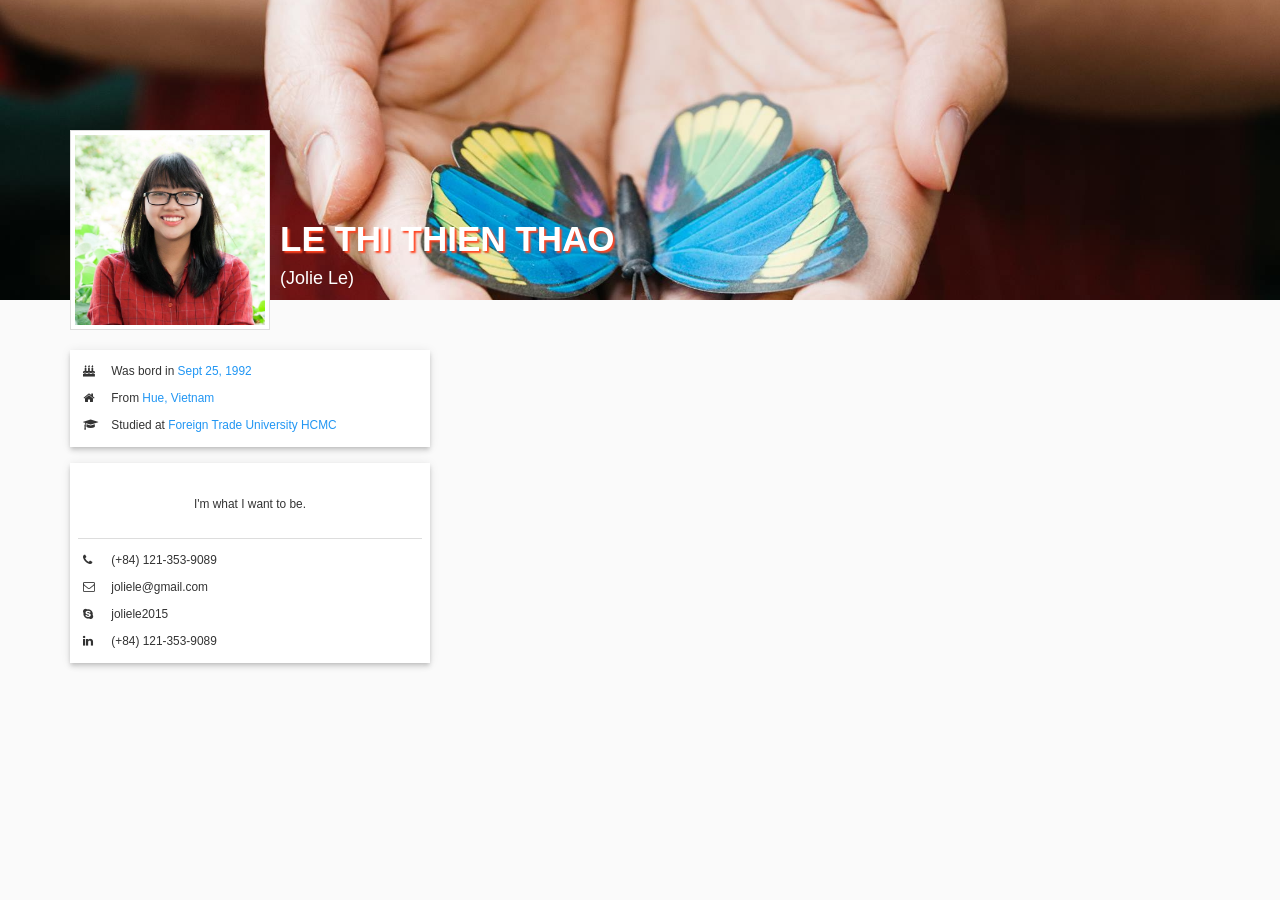
==== index.html @ 3b7ff736 "init" ====
<!DOCTYPE html>
<html>
    <head>
        <title>LE THI THIEN THAO - CV</title>
        <meta charset='urf-8' />

        <link rel='stylesheet' href='css/bootstrap.min.css' />
        <link rel='stylesheet' href='css/font-awesome.min.css' />
        <link rel='stylesheet' href='css/spacing.min.css' />
        <link rel='stylesheet' href='css/style.css' />
    </head>
    <body>
        <header class='header'>
            <div class='header__info container clearfix'>
                <img src='images/avatar.jpg' class='img-responsive img-thumbnail pull-left r0' />
                <div class='name pull-left'>
                    <h1>LE THI THIEN THAO</h1>
                    <h4>(Jolie Le)</h4>
                </div>
            </div>
        </header>
        <div class='main'>
            <div class="container">
                <div class="row">
                    <div class="col-md-4">
                        <section class="section-info profile z-depth2 bgc-white p">
                            <div class="profile__dob"><i class="fa fa-birthday-cake" aria-hidden="true"></i> Was bord in <span>Sept 25, 1992</span></div>
                            <div class="profile__hometown"><i class="fa fa-home"></i> From <span>Hue, Vietnam</span></div>
                            <div class="profile__school"><i class="fa fa-graduation-cap" aria-hidden="true"></i> Studied at <span>Foreign Trade University HCMC</span></div>
                        </section>
                        <section class="section-info info z-depth2 bgc-white mt+ p">
                            <div class="info__slogan text-center mb">I'm what I want to be.</div>
                            <div class="info__phone"><i class="fa fa-phone" aria-hidden="true"></i> (+84) 121-353-9089</div>
                            <div class="info__email"><i class="fa fa-envelope-o" aria-hidden="true"></i> joliele&#64;gmail.com</div>
                            <div class="info__skype"><i class="fa fa-skype" aria-hidden="true"></i> joliele2015</div>
                            <div class="info__linkedin"><i class="fa fa-linkedin" aria-hidden="true"></i> (+84) 121-353-9089</div>
                        </section>
                    </div>
                    <div class="col-md-8"></div>
                </div>
            </div>
        </div>
        <footer class='footer'>
        </footer>

        <script src='js/jquery-3.1.0.min.js'></script>        
        <script src='js/bootstrap.min.js'></script>
        <script src='js/app.js'></script>
    </body>
</html>
---- css/spacing.min.css ----
.m{margin:8px !important}.mt{margin-top:8px !important}.mr{margin-right:8px !important}.mb{margin-bottom:8px !important}.ml{margin-left:8px !important}.mh{margin-right:8px !important;margin-left:8px !important}.mv{margin-top:8px !important;margin-bottom:8px !important}.m-{margin:4px !important}.mt-{margin-top:4px !important}.mr-{margin-right:4px !important}.mb-{margin-bottom:4px !important}.ml-{margin-left:4px !important}.mh-{margin-right:4px !important;margin-left:4px !important}.mv-{margin-top:4px !important;margin-bottom:4px !important}.m\+{margin:16px !important}.mt\+{margin-top:16px !important}.mr\+{margin-right:16px !important}.mb\+{margin-bottom:16px !important}.ml\+{margin-left:16px !important}.mh\+{margin-right:16px !important;margin-left:16px !important}.mv\+{margin-top:16px !important;margin-bottom:16px !important}.m\+\+{margin:24px !important}.mt\+\+{margin-top:24px !important}.mr\+\+{margin-right:24px !important}.mb\+\+{margin-bottom:24px !important}.ml\+\+{margin-left:24px !important}.mh\+\+{margin-right:24px !important;margin-left:24px !important}.mv\+\+{margin-top:24px !important;margin-bottom:24px !important}.m\+\+\+{margin:32px !important}.mt\+\+\+{margin-top:32px !important}.mr\+\+\+{margin-right:32px !important}.mb\+\+\+{margin-bottom:32px !important}.ml\+\+\+{margin-left:32px !important}.mh\+\+\+{margin-right:32px !important;margin-left:32px !important}.mv\+\+\+{margin-top:32px !important;margin-bottom:32px !important}.m0{margin:0 !important}.mt0{margin-top:0 !important}.mr0{margin-right:0 !important}.mb0{margin-bottom:0 !important}.ml0{margin-left:0 !important}.mh0{margin-right:0 !important;margin-left:0 !important}.mv0{margin-top:0 !important;margin-bottom:0 !important}.p{padding:8px !important}.pt{padding-top:8px !important}.pr{padding-right:8px !important}.pb{padding-bottom:8px !important}.pl{padding-left:8px !important}.ph{padding-right:8px !important;padding-left:8px !important}.pv{padding-top:8px !important;padding-bottom:8px !important}.p-{padding:4px !important}.pt-{padding-top:4px !important}.pr-{padding-right:4px !important}.pb-{padding-bottom:4px !important}.pl-{padding-left:4px !important}.ph-{padding-right:4px !important;padding-left:4px !important}.pv-{padding-top:4px !important;padding-bottom:4px !important}.p\+{padding:16px !important}.pt\+{padding-top:16px !important}.pr\+{padding-right:16px !important}.pb\+{padding-bottom:16px !important}.pl\+{padding-left:16px !important}.ph\+{padding-right:16px !important;padding-left:16px !important}.pv\+{padding-top:16px !important;padding-bottom:16px !important}.p\+\+{padding:24px !important}.pt\+\+{padding-top:24px !important}.pr\+\+{padding-right:24px !important}.pb\+\+{padding-bottom:24px !important}.pl\+\+{padding-left:24px !important}.ph\+\+{padding-right:24px !important;padding-left:24px !important}.pv\+\+{padding-top:24px !important;padding-bottom:24px !important}.p\+\+\+{padding:32px !important}.pt\+\+\+{padding-top:32px !important}.pr\+\+\+{padding-right:32px !important}.pb\+\+\+{padding-bottom:32px !important}.pl\+\+\+{padding-left:32px !important}.ph\+\+\+{padding-right:32px !important;padding-left:32px !important}.pv\+\+\+{padding-top:32px !important;padding-bottom:32px !important}.p0{padding:0 !important}.pt0{padding-top:0 !important}.pr0{padding-right:0 !important}.pb0{padding-bottom:0 !important}.pl0{padding-left:0 !important}.ph0{padding-right:0 !important;padding-left:0 !important}.pv0{padding-top:0 !important;padding-bottom:0 !important}
/*# sourceMappingURL=spacing.min.css.map */
---- css/style.css ----
html, body {
  background-color: #fafafa; }

body {
  padding-bottom: 50px; }

.r0 {
  border-radius: 0 !important; }

.b {
  border: 1px solid #000; }

.h {
  height: 500px; }

.bgc-white {
  background-color: #fff; }

.z-depth1 {
  box-shadow: 0 3px 1px -2px rgba(0, 0, 0, 0.14), 0 2px 2px 0 rgba(0, 0, 0, 0.098), 0 1px 5px 0 rgba(0, 0, 0, 0.084); }

.z-depth2 {
  box-shadow: 0 2px 4px -1px rgba(0, 0, 0, 0.14), 0 4px 5px 0 rgba(0, 0, 0, 0.098), 0 1px 10px 0 rgba(0, 0, 0, 0.084); }

.z-depth3 {
  box-shadow: 0 3px 5px -1px rgba(0, 0, 0, 0.14), 0 6px 10px 0 rgba(0, 0, 0, 0.098), 0 1px 18px 0 rgba(0, 0, 0, 0.084); }

.z-depth4 {
  box-shadow: 0 5px 5px -3px rgba(0, 0, 0, 0.14), 0 8px 10px 1px rgba(0, 0, 0, 0.098), 0 3px 14px 2px rgba(0, 0, 0, 0.084); }

.z-depth5 {
  box-shadow: 0 8px 10px -5px rgba(0, 0, 0, 0.14), 0 16px 24px 2px rgba(0, 0, 0, 0.098), 0 6px 30px 5px rgba(0, 0, 0, 0.084); }

.header {
  background-image: url(../images/beo-bg.jpg);
  background-size: cover;
  background-position: center center;
  height: 300px; }
  .header img {
    max-width: 200px; }
  .header .header__info {
    padding-top: 130px;
    color: #fff; }
  .header .name {
    margin: 10px;
    padding-top: 60px; }
    .header .name h1 {
      font-size: 2.5em;
      font-weight: 600;
      text-shadow: 2px 2px 2px #f42; }

.main {
  margin-top: 50px; }

.section-info > div {
  font-size: .85em;
  padding: 5px; }
  .section-info > div i {
    margin-right: 5px;
    min-width: 20px;
    display: inline-block; }
  .section-info > div span {
    color: #2196f3; }

.info .info__slogan {
  padding: 25px 0;
  border-bottom: 1px solid #ddd; }

/*# sourceMappingURL=style.css.map */
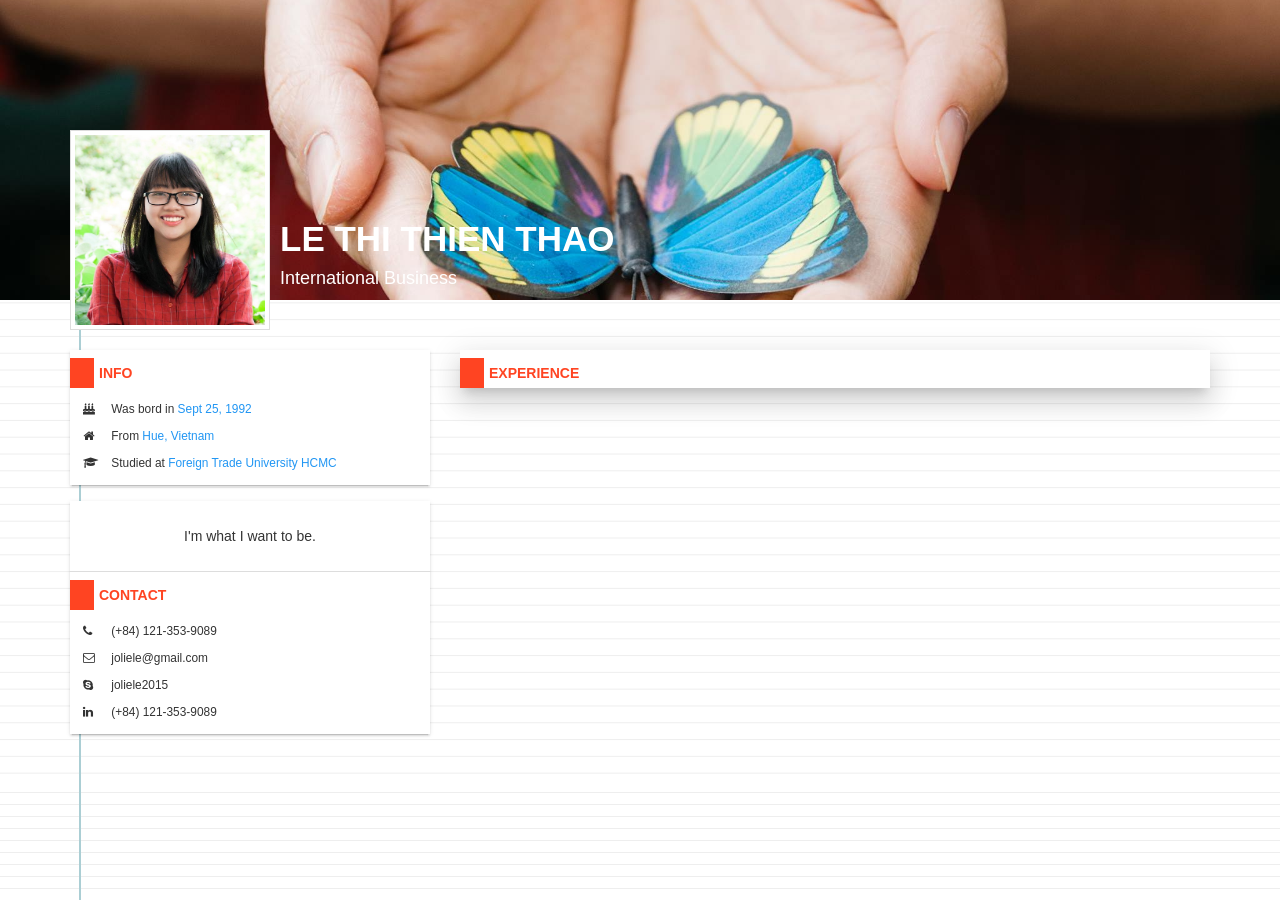
==== commit fa682717: "update" ====
--- a/index.html
+++ b/index.html
@@ -15,7 +15,7 @@
                 <img src='images/avatar.jpg' class='img-responsive img-thumbnail pull-left r0' />
                 <div class='name pull-left'>
                     <h1>LE THI THIEN THAO</h1>
-                    <h4>(Jolie Le)</h4>
+                    <h4>International Business</h4>
                 </div>
             </div>
         </header>
@@ -23,20 +23,30 @@
             <div class="container">
                 <div class="row">
                     <div class="col-md-4">
-                        <section class="section-info profile z-depth2 bgc-white p">
-                            <div class="profile__dob"><i class="fa fa-birthday-cake" aria-hidden="true"></i> Was bord in <span>Sept 25, 1992</span></div>
-                            <div class="profile__hometown"><i class="fa fa-home"></i> From <span>Hue, Vietnam</span></div>
-                            <div class="profile__school"><i class="fa fa-graduation-cap" aria-hidden="true"></i> Studied at <span>Foreign Trade University HCMC</span></div>
+                        <section class="section section--info profile z-depth1 bgc-white pt">
+                            <div class="tit">info</div>
+                            <div class="p">
+                                <div class="profile__dob"><i class="fa fa-birthday-cake" aria-hidden="true"></i> Was bord in <span>Sept 25, 1992</span></div>
+                                <div class="profile__hometown"><i class="fa fa-home"></i> From <span>Hue, Vietnam</span></div>
+                                <div class="profile__school"><i class="fa fa-graduation-cap" aria-hidden="true"></i> Studied at <span>Foreign Trade University HCMC</span></div>
+                            </div>
                         </section>
-                        <section class="section-info info z-depth2 bgc-white mt+ p">
+                        <section class="section section--contact info z-depth1 bgc-white mt+">
                             <div class="info__slogan text-center mb">I'm what I want to be.</div>
-                            <div class="info__phone"><i class="fa fa-phone" aria-hidden="true"></i> (+84) 121-353-9089</div>
-                            <div class="info__email"><i class="fa fa-envelope-o" aria-hidden="true"></i> joliele&#64;gmail.com</div>
-                            <div class="info__skype"><i class="fa fa-skype" aria-hidden="true"></i> joliele2015</div>
-                            <div class="info__linkedin"><i class="fa fa-linkedin" aria-hidden="true"></i> (+84) 121-353-9089</div>
+                            <div class="tit">contact</div>
+                            <div class="p">
+                                <div class="info__phone"><i class="fa fa-phone" aria-hidden="true"></i> (+84) 121-353-9089</div>
+                                <div class="info__email"><i class="fa fa-envelope-o" aria-hidden="true"></i> joliele&#64;gmail.com</div>
+                                <div class="info__skype"><i class="fa fa-skype" aria-hidden="true"></i> joliele2015</div>
+                                <div class="info__linkedin"><i class="fa fa-linkedin" aria-hidden="true"></i> (+84) 121-353-9089</div>
+                            </div>
                         </section>
                     </div>
-                    <div class="col-md-8"></div>
+                    <div class="col-md-8">
+                        <div class='section z-depth5 exp bgc-white pt'>
+                            <div class="tit">experience</div>
+                        </div>
+                    </div>
                 </div>
             </div>
         </div>
--- a/css/style.css
+++ b/css/style.css
@@ -1,5 +1,8 @@
 html, body {
-  background-color: #fafafa; }
+  background-color: #fafafa;
+  background-color: #fff;
+  background-image: linear-gradient(90deg, transparent 79px, #abced4 79px, #abced4 81px, transparent 81px), linear-gradient(#eee 0.1em, transparent 0.1em);
+  background-size: 100% 1.2em; }
 
 body {
   padding-bottom: 50px; }
@@ -46,21 +49,27 @@
     padding-top: 60px; }
     .header .name h1 {
       font-size: 2.5em;
-      font-weight: 600;
-      text-shadow: 2px 2px 2px #f42; }
+      font-weight: 600; }
 
 .main {
   margin-top: 50px; }
 
-.section-info > div {
-  font-size: .85em;
+.section div {
   padding: 5px; }
-  .section-info > div i {
+  .section div i {
     margin-right: 5px;
     min-width: 20px;
     display: inline-block; }
-  .section-info > div span {
+  .section div span {
     color: #2196f3; }
+.section .tit {
+  border-left: 24px solid #f42;
+  font-weight: 900;
+  text-transform: uppercase;
+  color: #f42; }
+.section .p div {
+  font-size: .85em;
+  padding: 5px; }
 
 .info .info__slogan {
   padding: 25px 0;
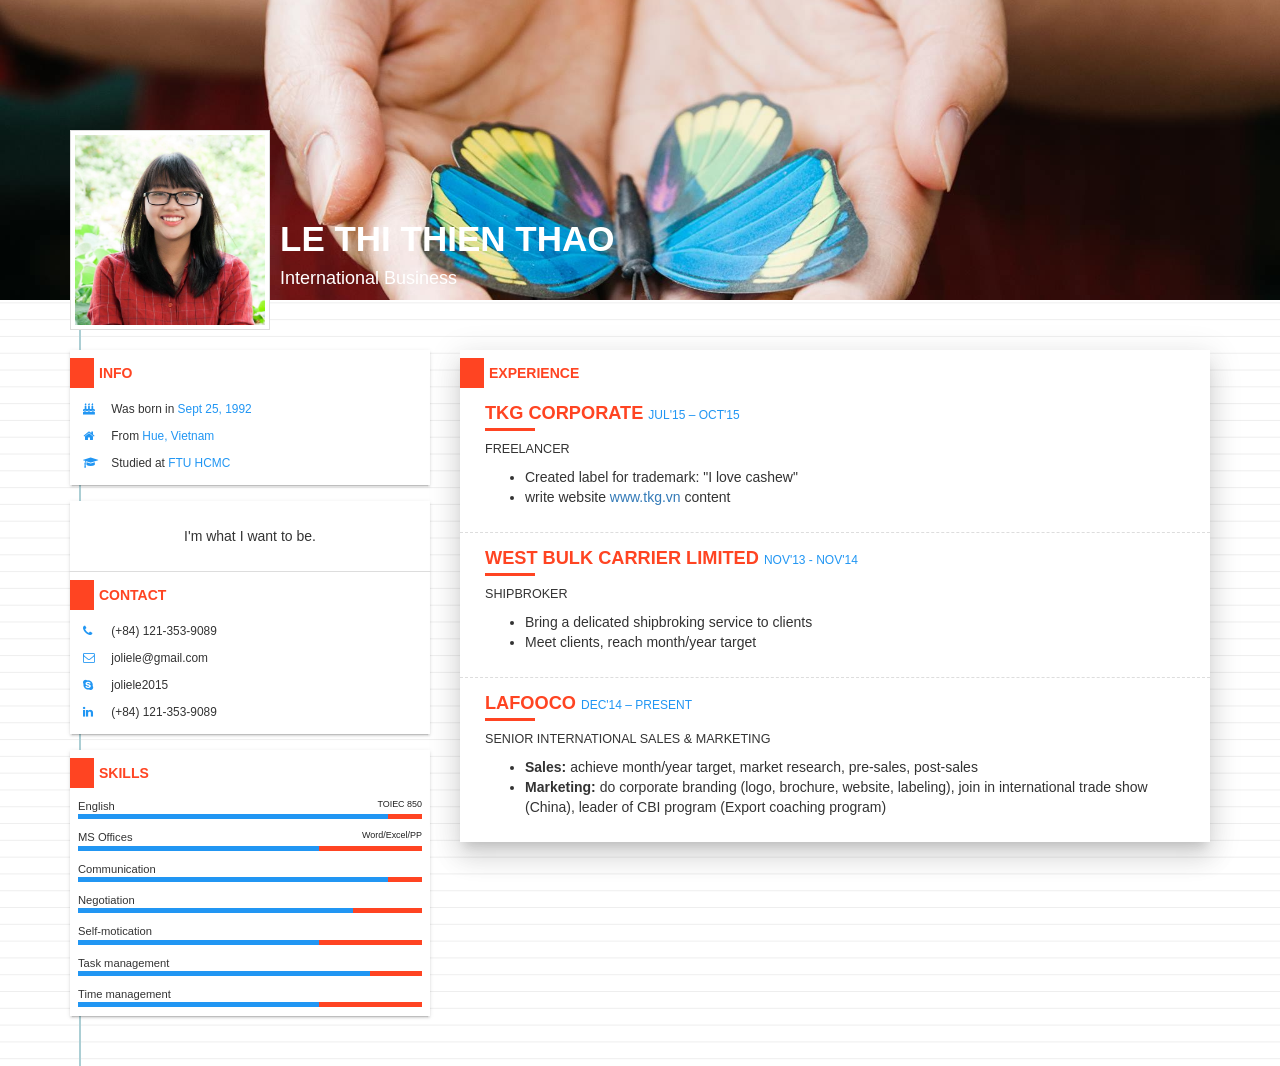
==== commit e596319f: "update" ====
--- a/index.html
+++ b/index.html
@@ -22,15 +22,18 @@
         <div class='main'>
             <div class="container">
                 <div class="row">
-                    <div class="col-md-4">
+                    <div class="col-sm-4">
+                        <!-- info -->
                         <section class="section section--info profile z-depth1 bgc-white pt">
                             <div class="tit">info</div>
                             <div class="p">
-                                <div class="profile__dob"><i class="fa fa-birthday-cake" aria-hidden="true"></i> Was bord in <span>Sept 25, 1992</span></div>
+                                <div class="profile__dob"><i class="fa fa-birthday-cake" aria-hidden="true"></i> Was born in <span>Sept 25, 1992</span></div>
                                 <div class="profile__hometown"><i class="fa fa-home"></i> From <span>Hue, Vietnam</span></div>
-                                <div class="profile__school"><i class="fa fa-graduation-cap" aria-hidden="true"></i> Studied at <span>Foreign Trade University HCMC</span></div>
+                                <div class="profile__school"><i class="fa fa-graduation-cap" aria-hidden="true"></i> Studied at <span>FTU HCMC</span></div>
                             </div>
                         </section>
+
+                        <!-- contact -->
                         <section class="section section--contact info z-depth1 bgc-white mt+">
                             <div class="info__slogan text-center mb">I'm what I want to be.</div>
                             <div class="tit">contact</div>
@@ -41,10 +44,76 @@
                                 <div class="info__linkedin"><i class="fa fa-linkedin" aria-hidden="true"></i> (+84) 121-353-9089</div>
                             </div>
                         </section>
+
+                        <!-- skills -->
+                        <section class="section section--skill skills z-depth1 pt bgc-white mt+">                            
+                            <div class="tit">skills</div>
+                            <div class="skill">
+                                <h5>English <span class="pull-right">TOIEC 850</span></h5>
+                                <div><span style="width: 90%;"></span></div>
+                            </div>
+                            <div class="skill">
+                                <h5>MS Offices <span class="pull-right">Word/Excel/PP</span></h5>
+                                <div><span style="width: 70%;"></span></div>
+                            </div>
+                            <div class="skill">
+                                <h5>Communication</h5>
+                                <div><span style="width: 90%;"></span></div>
+                            </div>
+                            <div class="skill">
+                                <h5>Negotiation</h5>
+                                <div><span style="width: 80%;"></span></div>
+                            </div>
+                            <div class="skill">
+                                <h5>Self-motication</h5>
+                                <div><span style="width: 70%;"></span></div>
+                            </div>
+                            <div class="skill">
+                                <h5>Task management</h5>
+                                <div><span style="width: 85%;"></span></div>
+                            </div>
+                            <div class="skill">
+                                <h5>Time management</h5>
+                                <div><span style="width: 70%;"></span></div>
+                            </div>                           
+                        </section>
                     </div>
-                    <div class="col-md-8">
-                        <div class='section z-depth5 exp bgc-white pt'>
+                    <div class="col-sm-8">
+                        <div class='section z-depth5 exps bgc-white pt'>
                             <div class="tit">experience</div>
+                            
+                            <div class="exp">
+                                <h3 class="exp__com">TKG CORPORATE <span>Jul'15 � Oct'15</span></h3>
+                                <h4 class="exp__job">Freelancer</h4>
+                                <p class="exp__desc">
+                                    <ul>
+                                        <li>Created label for trademark: "I love cashew"</li>
+                                        <li>write website <a href="www.tkg.vn" target="_blank">www.tkg.vn</a> content</li>
+                                    </ul>
+                                </p>
+                            </div>
+
+                            <div class="exp">
+                                <h3 class="exp__com">WEST BULK CARRIER LIMITED <span>Nov'13 - Nov'14</span></h3>
+                                <h4 class="exp__job">Shipbroker</h4>
+                                <p class="exp__desc">
+                                    <ul>
+                                        <li>Bring a delicated shipbroking service to clients</li>
+                                        <li>Meet clients, reach month/year target</li>
+                                    </ul>
+                                </p>
+                            </div>
+
+                            <div class="exp">
+                                <h3 class="exp__com">LAFOOCO <span>Dec'14 � Present</span></h3>
+                                <h4 class="exp__job">Senior international sales & marketing </h4>
+                                <p class="exp__desc">
+                                    <ul>
+                                        <li><strong>Sales:</strong> achieve month/year target, market research, pre-sales, post-sales</li>
+                                        <li><strong>Marketing:</strong> do corporate branding (logo, brochure, website, labeling), join in international trade show (China), leader of CBI program (Export coaching program)</li>
+                                    </ul>
+                                </p>
+                            </div>
                         </div>
                     </div>
                 </div>
--- a/css/style.css
+++ b/css/style.css
@@ -54,19 +54,21 @@
 .main {
   margin-top: 50px; }
 
-.section div {
-  padding: 5px; }
-  .section div i {
-    margin-right: 5px;
-    min-width: 20px;
-    display: inline-block; }
-  .section div span {
-    color: #2196f3; }
+.fa {
+  color: #2196f3; }
+
+.section div i {
+  margin-right: 5px;
+  min-width: 20px;
+  display: inline-block; }
+.section div span {
+  color: #2196f3; }
 .section .tit {
   border-left: 24px solid #f42;
   font-weight: 900;
   text-transform: uppercase;
-  color: #f42; }
+  color: #f42;
+  padding: 5px; }
 .section .p div {
   font-size: .85em;
   padding: 5px; }
@@ -75,4 +77,54 @@
   padding: 25px 0;
   border-bottom: 1px solid #ddd; }
 
+.exp {
+  padding: 15px 25px; }
+  .exp + .exp {
+    border-top: 1px dashed #ddd; }
+  .exp h3 {
+    margin: 0;
+    font-weight: 900;
+    font-size: 1.3em;
+    position: relative;
+    margin-bottom: 20px;
+    color: #f42;
+    text-transform: uppercase; }
+    .exp h3 span {
+      font-size: 12px;
+      font-weight: 400; }
+    .exp h3:after {
+      position: absolute;
+      content: '';
+      display: block;
+      width: 50px;
+      height: 3px;
+      background: #f42;
+      top: 100%;
+      margin-top: 5px; }
+  .exp h4 {
+    margin: 0;
+    font-size: .9em;
+    text-transform: uppercase; }
+
+.skills {
+  padding-bottom: 1px; }
+
+.skill {
+  margin: 8px;
+  margin-top: 12px; }
+  .skill h5 {
+    margin: 0;
+    font-size: .8em;
+    padding-bottom: 2px; }
+    .skill h5 span {
+      color: #212121;
+      font-size: .8em; }
+
+.skill div {
+  background-color: #f42; }
+  .skill div span {
+    display: block;
+    height: 5px;
+    background-color: #2196f3; }
+
 /*# sourceMappingURL=style.css.map */
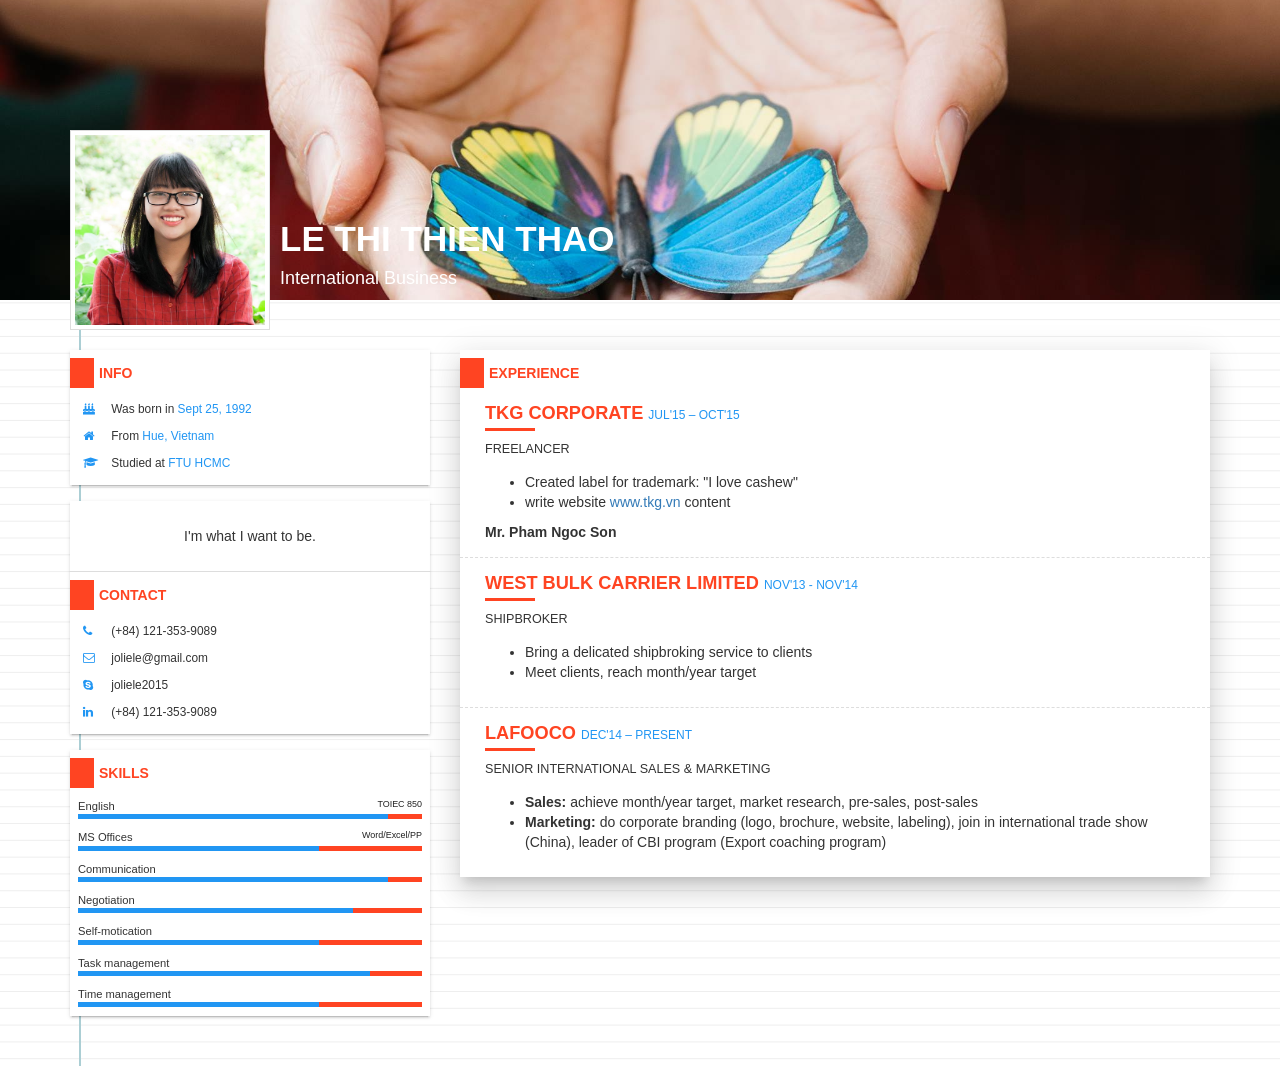
==== commit b89309b1: "update" ====
--- a/index.html
+++ b/index.html
@@ -85,34 +85,37 @@
                             <div class="exp">
                                 <h3 class="exp__com">TKG CORPORATE <span>Jul'15 � Oct'15</span></h3>
                                 <h4 class="exp__job">Freelancer</h4>
-                                <p class="exp__desc">
+                                <div class="exp__desc">
                                     <ul>
                                         <li>Created label for trademark: "I love cashew"</li>
                                         <li>write website <a href="www.tkg.vn" target="_blank">www.tkg.vn</a> content</li>
                                     </ul>
-                                </p>
+                                </div>
+                                <div class="exp__ref">
+                                    <b>Mr. Pham Ngoc Son</b>
+                                </div>
                             </div>
 
                             <div class="exp">
                                 <h3 class="exp__com">WEST BULK CARRIER LIMITED <span>Nov'13 - Nov'14</span></h3>
                                 <h4 class="exp__job">Shipbroker</h4>
-                                <p class="exp__desc">
+                                <div class="exp__desc">
                                     <ul>
                                         <li>Bring a delicated shipbroking service to clients</li>
                                         <li>Meet clients, reach month/year target</li>
                                     </ul>
-                                </p>
+                                </div>
                             </div>
 
                             <div class="exp">
                                 <h3 class="exp__com">LAFOOCO <span>Dec'14 � Present</span></h3>
                                 <h4 class="exp__job">Senior international sales & marketing </h4>
-                                <p class="exp__desc">
+                                <div class="exp__desc">
                                     <ul>
                                         <li><strong>Sales:</strong> achieve month/year target, market research, pre-sales, post-sales</li>
                                         <li><strong>Marketing:</strong> do corporate branding (logo, brochure, website, labeling), join in international trade show (China), leader of CBI program (Export coaching program)</li>
                                     </ul>
-                                </p>
+                                </div>
                             </div>
                         </div>
                     </div>
--- a/css/style.css
+++ b/css/style.css
@@ -104,7 +104,8 @@
   .exp h4 {
     margin: 0;
     font-size: .9em;
-    text-transform: uppercase; }
+    text-transform: uppercase;
+    padding-bottom: 15px; }
 
 .skills {
   padding-bottom: 1px; }
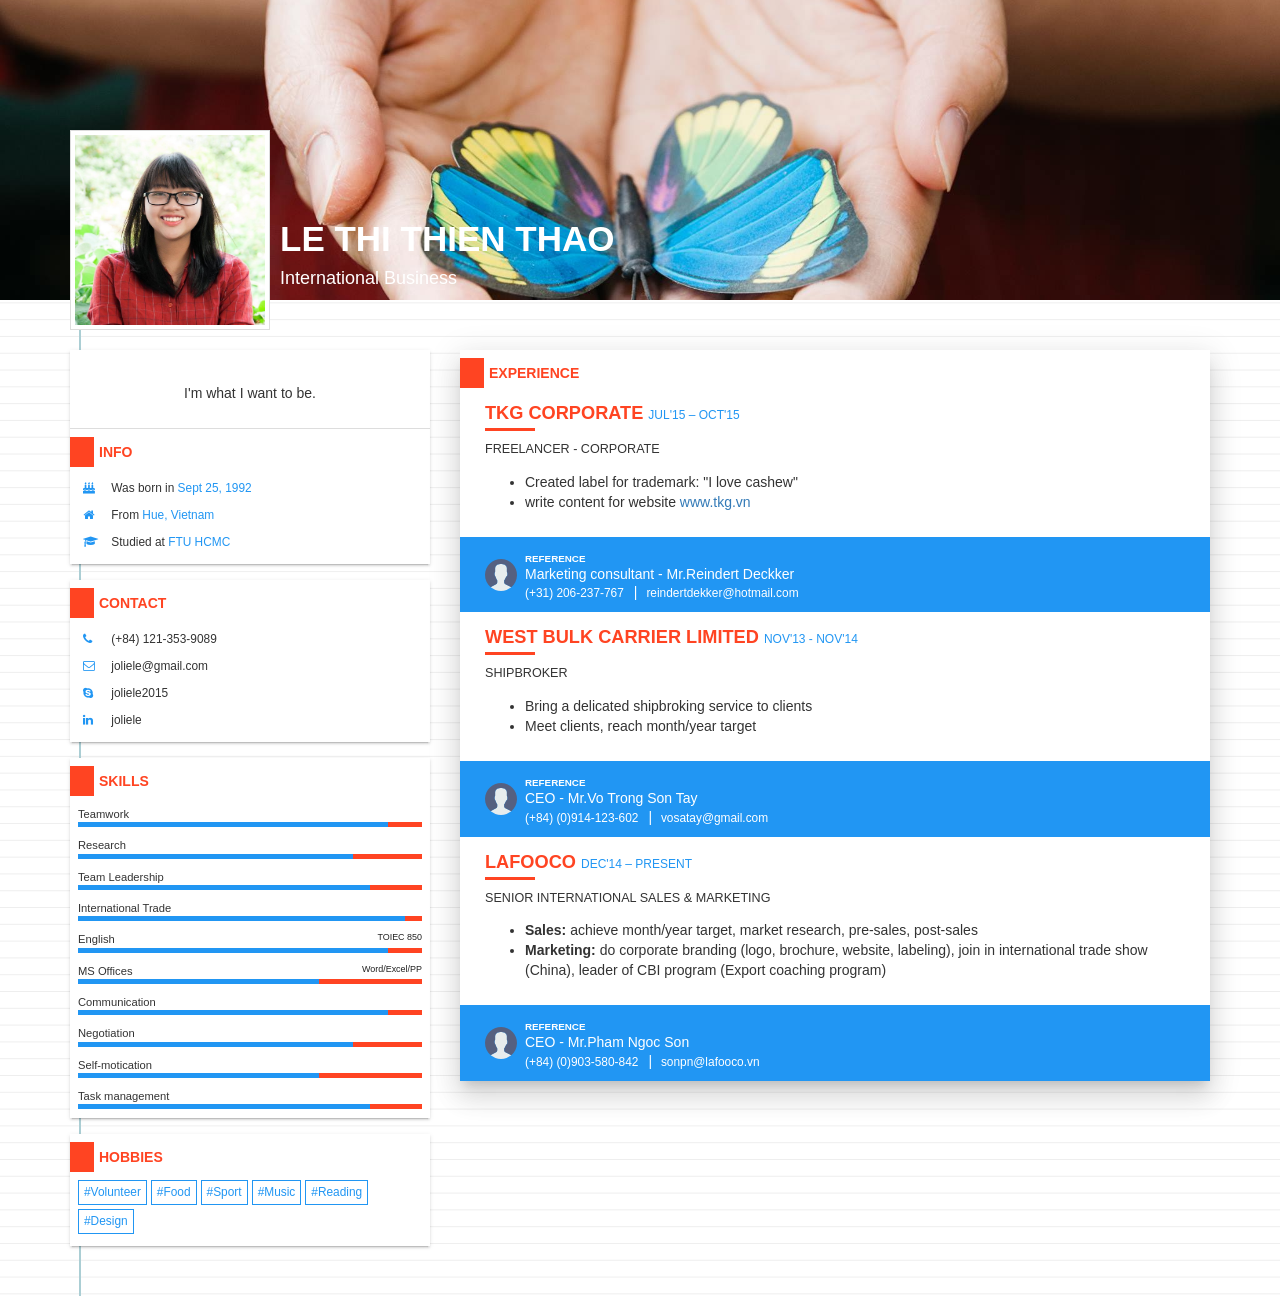
==== commit 854cfd49: "change index.html" ====
--- a/index.html
+++ b/index.html
@@ -1,101 +1,136 @@
 <!DOCTYPE html>
 <html>
-    <head>
-        <title>LE THI THIEN THAO - CV</title>
-        <meta charset='urf-8' />
+<head>
+    <title>LE THI THIEN THAO - CV</title>
+    <meta charset='urf-8' />
+    <link rel="shortcut icon" href="images/favicon.ico" />
+    <link rel='stylesheet' href='css/bootstrap.min.css' />
+    <link rel='stylesheet' href='css/font-awesome.min.css' />
+    <link rel='stylesheet' href='css/spacing.min.css' />
+    <link rel='stylesheet' href='css/style.css' />
+</head>
+<body>
+    <header class='header'>
+        <div class='header__info container clearfix'>
+            <img src='images/avatar.jpg' class='img-responsive img-thumbnail pull-left r0' />
+            <div class='name pull-left'>
+                <h1>LE THI THIEN THAO</h1>
+                <h4>International Business</h4>
+            </div>
+        </div>
+    </header>
+    <div class='main'>
+        <div class="container">
+            <div class="row">
+                <div class="col-sm-4">
+                    <!-- info -->
+                    <section class="section section--info profile z-depth1 bgc-white pt">
+                        <div class="info__slogan text-center mb">I'm what I want to be.</div>
+                        <div class="tit">info</div>
+                        <div class="p">
+                            <div class="profile__dob"><i class="fa fa-birthday-cake" aria-hidden="true"></i> Was born in <span>Sept 25, 1992</span></div>
+                            <div class="profile__hometown"><i class="fa fa-home"></i> From <span>Hue, Vietnam</span></div>
+                            <div class="profile__school"><i class="fa fa-graduation-cap" aria-hidden="true"></i> Studied at <span>FTU HCMC</span></div>
+                        </div>
+                    </section>
 
-        <link rel='stylesheet' href='css/bootstrap.min.css' />
-        <link rel='stylesheet' href='css/font-awesome.min.css' />
-        <link rel='stylesheet' href='css/spacing.min.css' />
-        <link rel='stylesheet' href='css/style.css' />
-    </head>
-    <body>
-        <header class='header'>
-            <div class='header__info container clearfix'>
-                <img src='images/avatar.jpg' class='img-responsive img-thumbnail pull-left r0' />
-                <div class='name pull-left'>
-                    <h1>LE THI THIEN THAO</h1>
-                    <h4>International Business</h4>
+                    <!-- contact -->
+                    <section class="section section--contact info z-depth1 bgc-white mt+ pt">                        
+                        <div class="tit">contact</div>
+                        <div class="p">
+                            <div class="info__phone"><i class="fa fa-phone" aria-hidden="true"></i> (+84) 121-353-9089</div>
+                            <div class="info__email"><i class="fa fa-envelope-o" aria-hidden="true"></i> joliele&#64;gmail.com</div>
+                            <div class="info__skype"><i class="fa fa-skype" aria-hidden="true"></i> joliele2015</div>
+                            <div class="info__linkedin"><i class="fa fa-linkedin" aria-hidden="true"></i> joliele</div>
+                        </div>
+                    </section>
+
+                    <!-- skills -->
+                    <section class="section section--skill skills z-depth1 pt bgc-white mt+">
+                        <div class="tit">skills</div>
+                        <div class="skill">
+                            <h5>Teamwork <span class="pull-right"></span></h5>
+                            <div><span style="width: 90%;"></span></div>
+                        </div>
+                        <div class="skill">
+                            <h5>Research <span class="pull-right"></span></h5>
+                            <div><span style="width: 80%;"></span></div>
+                        </div>
+                        <div class="skill">
+                            <h5>Team Leadership <span class="pull-right"></span></h5>
+                            <div><span style="width: 85%;"></span></div>
+                        </div>
+                        <div class="skill">
+                            <h5>International Trade <span class="pull-right"></span></h5>
+                            <div><span style="width: 95%;"></span></div>
+                        </div>
+                        <div class="skill">
+                            <h5>English <span class="pull-right">TOIEC 850</span></h5>
+                            <div><span style="width: 90%;"></span></div>
+                        </div>
+                        <div class="skill">
+                            <h5>MS Offices <span class="pull-right">Word/Excel/PP</span></h5>
+                            <div><span style="width: 70%;"></span></div>
+                        </div>
+                        <div class="skill">
+                            <h5>Communication</h5>
+                            <div><span style="width: 90%;"></span></div>
+                        </div>
+                        <div class="skill">
+                            <h5>Negotiation</h5>
+                            <div><span style="width: 80%;"></span></div>
+                        </div>
+                        <div class="skill">
+                            <h5>Self-motication</h5>
+                            <div><span style="width: 70%;"></span></div>
+                        </div>
+                        <div class="skill">
+                            <h5>Task management</h5>
+                            <div><span style="width: 85%;"></span></div>
+                        </div>                        
+                    </section>
+
+                    <section class="section section--hobbies hobbies z-depth1 bgc-white mt+ pt">                        
+                        <div class="tit">hobbies</div>
+                        <div class="p clearfix">
+                            <span>#Volunteer</span>
+                            <span>#Food</span>
+                            <span>#Sport</span>
+                            <span>#Music</span>
+                            <span>#Reading</span>
+                            <span>#Design</span>                            
+                        </div>
+                    </section>
                 </div>
-            </div>
-        </header>
-        <div class='main'>
-            <div class="container">
-                <div class="row">
-                    <div class="col-sm-4">
-                        <!-- info -->
-                        <section class="section section--info profile z-depth1 bgc-white pt">
-                            <div class="tit">info</div>
-                            <div class="p">
-                                <div class="profile__dob"><i class="fa fa-birthday-cake" aria-hidden="true"></i> Was born in <span>Sept 25, 1992</span></div>
-                                <div class="profile__hometown"><i class="fa fa-home"></i> From <span>Hue, Vietnam</span></div>
-                                <div class="profile__school"><i class="fa fa-graduation-cap" aria-hidden="true"></i> Studied at <span>FTU HCMC</span></div>
-                            </div>
-                        </section>
+                <div class="col-sm-8">
+                    <div class='section z-depth5 exps bgc-white pt'>
+                        <div class="tit">experience</div>
 
-                        <!-- contact -->
-                        <section class="section section--contact info z-depth1 bgc-white mt+">
-                            <div class="info__slogan text-center mb">I'm what I want to be.</div>
-                            <div class="tit">contact</div>
-                            <div class="p">
-                                <div class="info__phone"><i class="fa fa-phone" aria-hidden="true"></i> (+84) 121-353-9089</div>
-                                <div class="info__email"><i class="fa fa-envelope-o" aria-hidden="true"></i> joliele&#64;gmail.com</div>
-                                <div class="info__skype"><i class="fa fa-skype" aria-hidden="true"></i> joliele2015</div>
-                                <div class="info__linkedin"><i class="fa fa-linkedin" aria-hidden="true"></i> (+84) 121-353-9089</div>
-                            </div>
-                        </section>
-
-                        <!-- skills -->
-                        <section class="section section--skill skills z-depth1 pt bgc-white mt+">                            
-                            <div class="tit">skills</div>
-                            <div class="skill">
-                                <h5>English <span class="pull-right">TOIEC 850</span></h5>
-                                <div><span style="width: 90%;"></span></div>
-                            </div>
-                            <div class="skill">
-                                <h5>MS Offices <span class="pull-right">Word/Excel/PP</span></h5>
-                                <div><span style="width: 70%;"></span></div>
-                            </div>
-                            <div class="skill">
-                                <h5>Communication</h5>
-                                <div><span style="width: 90%;"></span></div>
-                            </div>
-                            <div class="skill">
-                                <h5>Negotiation</h5>
-                                <div><span style="width: 80%;"></span></div>
-                            </div>
-                            <div class="skill">
-                                <h5>Self-motication</h5>
-                                <div><span style="width: 70%;"></span></div>
-                            </div>
-                            <div class="skill">
-                                <h5>Task management</h5>
-                                <div><span style="width: 85%;"></span></div>
-                            </div>
-                            <div class="skill">
-                                <h5>Time management</h5>
-                                <div><span style="width: 70%;"></span></div>
-                            </div>                           
-                        </section>
-                    </div>
-                    <div class="col-sm-8">
-                        <div class='section z-depth5 exps bgc-white pt'>
-                            <div class="tit">experience</div>
-                            
+                        <div class="exp-container">
                             <div class="exp">
                                 <h3 class="exp__com">TKG CORPORATE <span>Jul'15 � Oct'15</span></h3>
-                                <h4 class="exp__job">Freelancer</h4>
+                                <h4 class="exp__job">Freelancer - CORPORATE</h4>
                                 <div class="exp__desc">
                                     <ul>
                                         <li>Created label for trademark: "I love cashew"</li>
-                                        <li>write website <a href="www.tkg.vn" target="_blank">www.tkg.vn</a> content</li>
+                                        <li>write content for website <a href="http://www.tkg.vn" target="_blank">www.tkg.vn</a></li>
                                     </ul>
                                 </div>
-                                <div class="exp__ref">
-                                    <b>Mr. Pham Ngoc Son</b>
+                            </div>
+                            <div class="exp__ref">
+                                <img src="images/user.png" />
+                                <div class="pl">
+                                    <b>Reference</b>
+                                    <h5>Marketing consultant - Mr.Reindert Deckker</h5>
+                                    <div>
+                                        <span>(+31) 206-237-767</span>|
+                                        <span>reindertdekker@hotmail.com</span>
+                                    </div>
                                 </div>
                             </div>
+                        </div>
 
+                        <div class="exp-container">
                             <div class="exp">
                                 <h3 class="exp__com">WEST BULK CARRIER LIMITED <span>Nov'13 - Nov'14</span></h3>
                                 <h4 class="exp__job">Shipbroker</h4>
@@ -106,7 +141,20 @@
                                     </ul>
                                 </div>
                             </div>
+                            <div class="exp__ref">
+                                <img src="images/user.png" />
+                                <div class="pl">
+                                    <b>Reference</b>
+                                    <h5>CEO - Mr.Vo Trong Son Tay</h5>
+                                    <div>
+                                        <span>(+84) (0)914-123-602</span>|
+                                        <span>vosatay@gmail.com</span>
+                                    </div>
+                                </div>
+                            </div>
+                        </div>
 
+                        <div class="exp-container">
                             <div class="exp">
                                 <h3 class="exp__com">LAFOOCO <span>Dec'14 � Present</span></h3>
                                 <h4 class="exp__job">Senior international sales & marketing </h4>
@@ -118,15 +166,26 @@
                                 </div>
                             </div>
                         </div>
+                        <div class="exp__ref">
+                            <img src="images/user.png" />
+                            <div class="pl">
+                                <b>Reference</b>
+                                <h5>CEO - Mr.Pham Ngoc Son</h5>
+                                <div>
+                                    <span>(+84) (0)903-580-842</span>|
+                                    <span>sonpn@lafooco.vn</span>
+                                </div>
+                            </div>
+                        </div>
                     </div>
                 </div>
             </div>
         </div>
-        <footer class='footer'>
-        </footer>
+    </div>
+    <footer class='footer'></footer>
 
-        <script src='js/jquery-3.1.0.min.js'></script>        
-        <script src='js/bootstrap.min.js'></script>
-        <script src='js/app.js'></script>
-    </body>
+    <script src='js/jquery-3.1.0.min.js'></script>
+    <script src='js/bootstrap.min.js'></script>
+    <script src='js/app.js'></script>
+</body>
 </html>
--- a/css/style.css
+++ b/css/style.css
@@ -73,7 +73,7 @@
   font-size: .85em;
   padding: 5px; }
 
-.info .info__slogan {
+.info__slogan {
   padding: 25px 0;
   border-bottom: 1px solid #ddd; }
 
@@ -128,4 +128,43 @@
     height: 5px;
     background-color: #2196f3; }
 
+.exp__ref {
+  display: -webkit-box;
+  display: -moz-box;
+  display: -ms-flexbox;
+  display: -webkit-flex;
+  display: flex;
+  -webkit-flex-align: center;
+  -ms-flex-align: center;
+  -webkit-align-items: center;
+  align-items: center;
+  background-color: #2196f3;
+  padding: 10px 25px;
+  color: #fff; }
+  .exp__ref h5 {
+    margin: 0;
+    font-weight: 400; }
+  .exp__ref span {
+    font-size: .85em;
+    margin-right: 10px;
+    color: #fff !important; }
+    .exp__ref span + span {
+      margin-left: 5px; }
+  .exp__ref b {
+    font-size: .7em;
+    text-transform: uppercase; }
+
+.hobbies span {
+  font-size: .85em;
+  border: 1px solid #2196f3;
+  padding: 3px 5px;
+  display: inline-block;
+  margin: 0 4px 4px 0;
+  float: left;
+  text-transform: capitalize; }
+  .hobbies span:hover {
+    background-color: #2196f3;
+    color: #fff;
+    cursor: pointer; }
+
 /*# sourceMappingURL=style.css.map */
